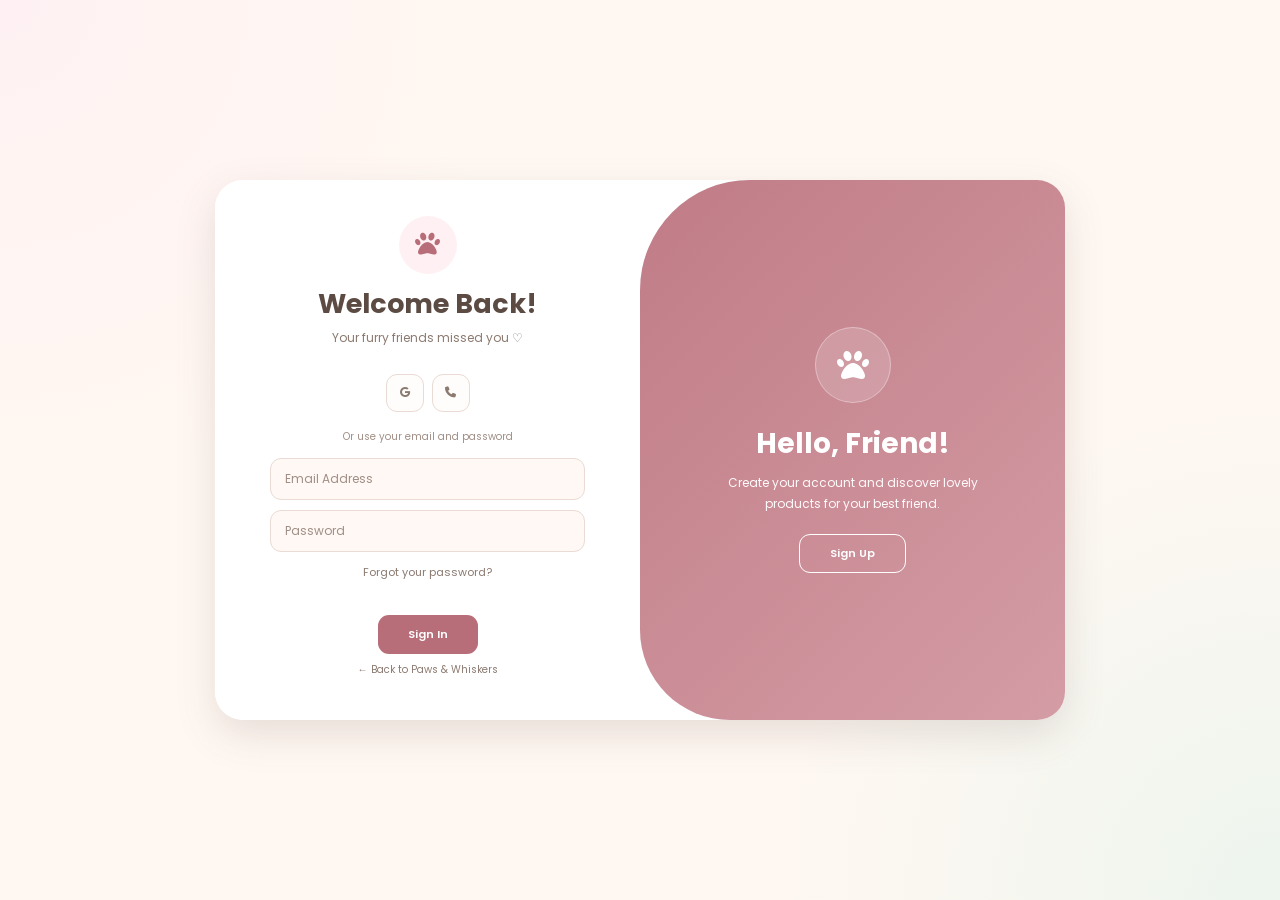
==== login.html @ 922c5e16 "Add files via upload" ====
<!DOCTYPE html>
<html lang="en">

<head>
    <meta charset="UTF-8">
    <meta name="viewport" content="width=device-width, initial-scale=1.0">

    <link rel="stylesheet" href="https://cdnjs.cloudflare.com/ajax/libs/font-awesome/6.4.2/css/all.min.css">

    <link href="https://fonts.googleapis.com/css2?family=Poppins:wght@300;400;500;600;700&display=swap" rel="stylesheet">

    <link rel="stylesheet" href="CSS/login.css">

    <title>Login | Paws & Whiskers</title>
    
</head>


<body>

    <div class="container" id="container">

        <div class="form-container sign-up">

            <form id="signUpForm">

                <div class="form-logo">
                    <i class="fa-solid fa-paw"></i>
                </div>

                <h1>Create an Account</h1>

                <p class="form-subtitle">
                    Join the Paws & Whiskers family
                </p>

                <div class="social-icons">

                    <a href="#" class="icon">
                        <i class="fa-brands fa-google"></i>
                    </a>

                    <a href="#" class="icon">
                        <i class="fa-solid fa-phone"></i>
                    </a>

                </div>

                <span class="divider-text">
                    Or register with your email
                </span>

                <input id="input-fullname" type="text" placeholder="Full Name">

                <input id="input-email" type="email" placeholder="Email Address">

                <input id="input-password" type="password" placeholder="Password">

                <p id="signUpMessage" class="form-message"></p>

                <button type="submit">
                    Create Account
                </button>
                <a href="index.html" class="back-home">
                    ← Back to Paws & Whiskers
                </a>

            </form>

        </div>


        <div class="form-container sign-in">

            <form id="signInForm">

                <div class="form-logo">
                    <i class="fa-solid fa-paw"></i>
                </div>

                <h1>Welcome Back!</h1>

                <p class="form-subtitle">
                    Your furry friends missed you ♡
                </p>

                <div class="social-icons">

                    <a href="#" class="icon">
                        <i class="fa-brands fa-google"></i>
                    </a>

                    <a href="#" class="icon">
                        <i class="fa-solid fa-phone"></i>
                    </a>

                </div>

                <span class="divider-text">
                    Or use your email and password
                </span>

                <input id="login-email" type="email" placeholder="Email Address">

                <input id="login-password" type="password" placeholder="Password">

                <a href="#" id="forgotPassword">
                    Forgot your password?
                </a>

                <p id="loginMessage" class="form-message"></p>

                <button type="submit">
                    Sign In
                </button>

                <a href="index.html" class="back-home">
                    ← Back to Paws & Whiskers
                </a>

            </form>

        </div>


        <div class="toggle-container">

            <div class="toggle">

                <div class="toggle-panel toggle-left">

                    <div class="panel-logo">
                        <i class="fa-solid fa-paw"></i>
                    </div>

                    <h1>Welcome Back!</h1>

                    <p>
                        Sign in to continue shopping for
                        everything your furry friend needs.
                    </p>

                    <button type="button" id="login">
                        Sign In
                    </button>

                </div>


                <div class="toggle-panel toggle-right">

                    <div class="panel-logo">
                        <i class="fa-solid fa-paw"></i>
                    </div>

                    <h1>Hello, Friend!</h1>

                    <p>
                        Create your account and discover
                        lovely products for your best friend.
                    </p>

                    <button type="button" id="register">
                        Sign Up
                    </button>

                </div>

            </div>

        </div>

    </div>

    <script src="JS/main.js"></script>
    <script src="JS/login.js"></script>

</body>

</html>
---- CSS/login.css ----
* {
    margin: 0;
    padding: 0;
    box-sizing: border-box;
}

body {
    font-family: "Poppins", sans-serif;
    min-height: 100vh;
    display: flex;
    align-items: center;
    justify-content: center;
    padding: 25px 15px;
    background:
        radial-gradient(circle at top left, #fff1f3 0%, transparent 32%),
        radial-gradient(circle at bottom right, #edf5ee 0%, transparent 32%),
        #fff8f2;
    color: #5c4b43;
}

.container {
    position: relative;
    width: 850px;
    max-width: 100%;
    min-height: 540px;
    background-color: #ffffff;
    border-radius: 28px;
    overflow: hidden;
    box-shadow: 0 15px 40px rgba(92, 75, 67, 0.15);
}

.form-container {
    position: absolute;
    top: 0;
    height: 100%;
    width: 50%;
    transition: transform 0.6s ease-in-out, opacity 0.6s ease-in-out;
}

.form-container form {
    height: 100%;
    width: 100%;
    display: flex;
    align-items: center;
    justify-content: center;
    flex-direction: column;
    padding: 25px 55px;
    background-color: #ffffff;
}

.sign-in {
    left: 0;
    opacity: 1;
    z-index: 2;
    transform: translateX(0);
}

.sign-up {
    left: 0;
    opacity: 0;
    z-index: 1;
    transform: translateX(0);
}

.container.active .sign-in {
    transform: translateX(100%);
    opacity: 0;
}

.container.active .sign-up {
    transform: translateX(100%);
    opacity: 1;
    z-index: 5;
}

.form-logo {
    width: 58px;
    height: 58px;
    border-radius: 50%;
    background-color: #fff1f3;
    color: #b76e79;
    display: flex;
    align-items: center;
    justify-content: center;
    font-size: 25px;
    margin-bottom: 10px;
}

.form-container h1 {
    color: #5c4b43;
    font-size: 27px;
    margin-bottom: 5px;
    text-align: center;
}

.form-subtitle {
    color: #8b7a70;
    font-size: 12px;
    text-align: center;
    margin-bottom: 10px;
}

.social-icons {
    display: flex;
    gap: 8px;
    margin: 10px 0;
}

.social-icons a {
    width: 38px;
    height: 38px;
    border: 1px solid #eadbd4;
    border-radius: 11px;
    display: flex;
    align-items: center;
    justify-content: center;
    text-decoration: none;
    color: #7a6960;
    background-color: #fffdfb;
    transition: 0.3s ease;
}

.social-icons a:hover {
    background-color: #fff1f3;
    color: #b76e79;
    transform: translateY(-2px);
}

.divider-text {
    color: #a08f86;
    font-size: 10px;
    margin-bottom: 8px;
    text-align: center;
}

.form-container input {
    width: 100%;
    height: 42px;
    border: 1px solid #eadbd4;
    border-radius: 11px;
    background-color: #fff8f4;
    padding: 0 14px;
    margin: 5px 0;
    outline: none;
    color: #5c4b43;
    font-family: "Poppins", sans-serif;
    font-size: 12px;
    transition: 0.3s ease;
}

.form-container input:focus {
    background-color: #ffffff;
    border-color: #d5a0aa;
    box-shadow: 0 0 0 3px rgba(183, 110, 121, 0.08);
}

.form-container input::placeholder {
    color: #a08f86;
}

.form-container a {
    color: #8b7a70;
    font-size: 11px;
    text-decoration: none;
    margin: 7px 0;
}

.form-container a:hover {
    color: #b76e79;
}

.form-container button {
    background-color: #b76e79;
    color: #ffffff;
    border: none;
    border-radius: 11px;
    padding: 11px 30px;
    margin-top: 5px;
    font-family: "Poppins", sans-serif;
    font-size: 11px;
    font-weight: 600;
    cursor: pointer;
    transition: 0.3s ease;
}

.form-container button:hover {
    background-color: #a85f6a;
    transform: translateY(-2px);
    box-shadow: 0 5px 14px rgba(183, 110, 121, 0.22);
}

.form-message {
    min-height: 16px;
    margin: 3px 0;
    text-align: center;
    font-size: 10px;
}

.form-message.success {
    color: #6d8b74;
}

.form-message.error {
    color: #b76e79;
}

.back-home {
    margin-top: 8px !important;
    font-size: 10px !important;
}

.toggle-container {
    position: absolute;
    top: 0;
    left: 50%;
    width: 50%;
    height: 100%;
    overflow: hidden;
    transition: transform 0.6s ease-in-out;
    border-radius: 110px 0 0 90px;
    z-index: 1000;
}

.container.active .toggle-container {
    transform: translateX(-100%);
    border-radius: 0 110px 90px 0;
}

.toggle {
    position: relative;
    left: -100%;
    width: 200%;
    height: 100%;
    color: #ffffff;
    background: linear-gradient(135deg, #b76e79, #d49ca5);
    transform: translateX(0);
    transition: transform 0.6s ease-in-out;
}

.container.active .toggle {
    transform: translateX(50%);
}

.toggle-panel {
    position: absolute;
    top: 0;
    width: 50%;
    height: 100%;
    padding: 0 45px;
    display: flex;
    align-items: center;
    justify-content: center;
    flex-direction: column;
    text-align: center;
}

.toggle-left {
    left: 0;
    transform: translateX(-200%);
    transition: transform 0.6s ease-in-out;
}

.container.active .toggle-left {
    transform: translateX(0);
}

.toggle-right {
    right: 0;
    transform: translateX(0);
    transition: transform 0.6s ease-in-out;
}

.container.active .toggle-right {
    transform: translateX(200%);
}

.panel-logo {
    width: 76px;
    height: 76px;
    border-radius: 50%;
    display: flex;
    align-items: center;
    justify-content: center;
    font-size: 32px;
    margin-bottom: 20px;
    color: #ffffff;
    background-color: rgba(255, 255, 255, 0.16);
    border: 1px solid rgba(255, 255, 255, 0.35);
}

.toggle-panel h1 {
    color: #ffffff;
    font-size: 28px;
    margin-bottom: 8px;
}

.toggle-panel p {
    color: #fffafa;
    font-size: 12px;
    line-height: 1.7;
    max-width: 280px;
    margin-bottom: 20px;
}

.toggle-panel button {
    background-color: transparent;
    color: #ffffff;
    border: 1px solid #ffffff;
    border-radius: 11px;
    padding: 10px 30px;
    font-family: "Poppins", sans-serif;
    font-size: 11px;
    font-weight: 600;
    cursor: pointer;
    transition: 0.3s ease;
}

.toggle-panel button:hover {
    background-color: #ffffff;
    color: #b76e79;
}

@media (max-width: 750px) {

    .container {
        min-height: 620px;
    }

    .toggle-container {
        display: none;
    }

    .form-container {
        width: 100%;
    }

    .sign-in {
        transform: translateX(0);
        opacity: 1;
    }

    .sign-up {
        transform: translateX(100%);
        opacity: 0;
    }

    .container.active .sign-in {
        transform: translateX(-100%);
        opacity: 0;
    }

    .container.active .sign-up {
        transform: translateX(0);
        opacity: 1;
    }
}

@media (max-width: 450px) {

    body {
        padding: 15px;
    }

    .container {
        min-height: 600px;
        border-radius: 20px;
    }

    .form-container form {
        padding: 20px 25px;
    }

    .form-container h1 {
        font-size: 24px;
    }
}
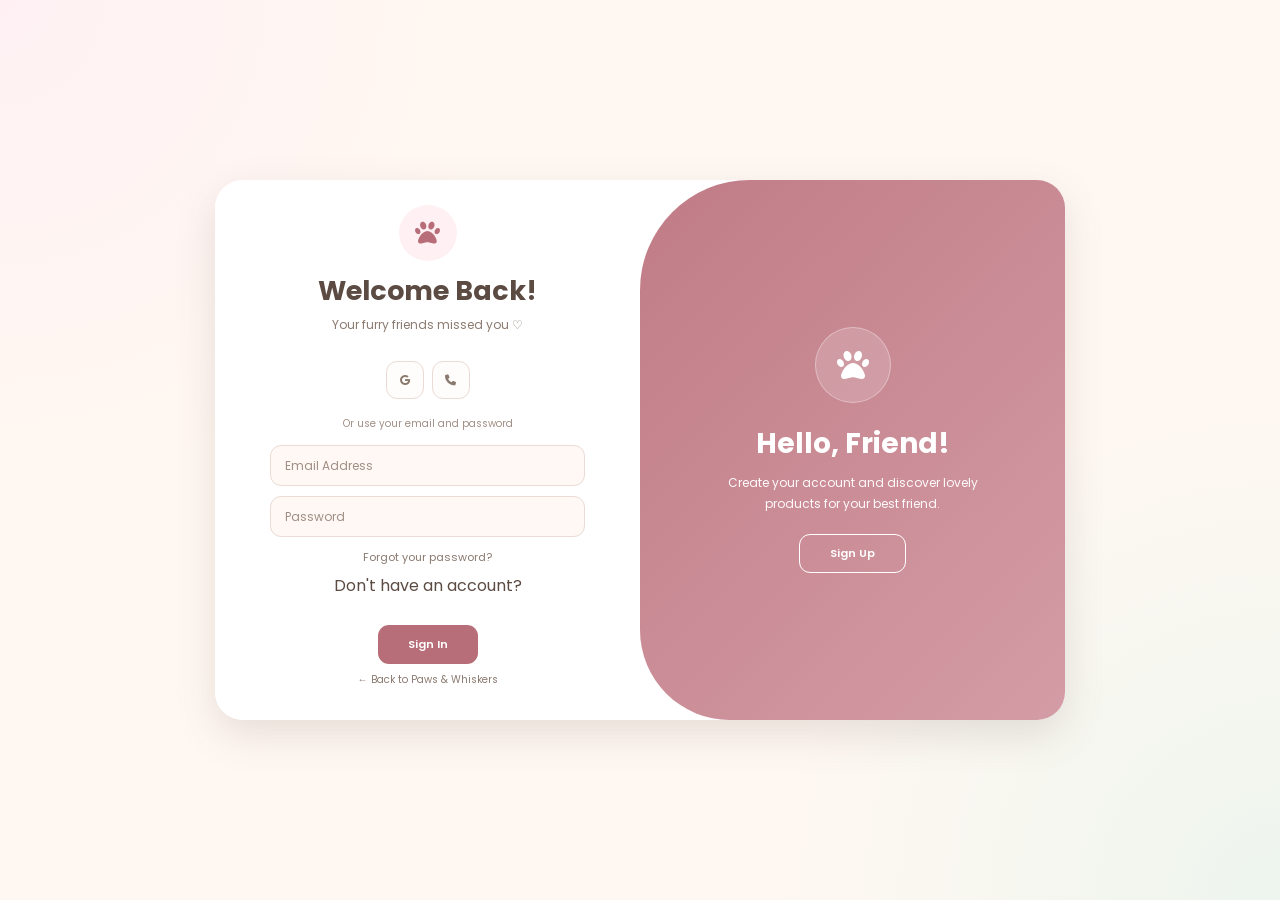
==== commit 0bf4d748: "Refactor login.html for better structure Updated the login.html file to improve structure and semant" ====
--- a/login.html
+++ b/login.html
@@ -58,9 +58,17 @@
 
                 <p id="signUpMessage" class="form-message"></p>
 
+                <p class="mobile-toggle-wrapper">
+                    Already have an account? 
+                    <a href="#" class="mobile-toggle-link" id="switchToSignIn">
+                        <strong>Sign In</strong>
+                    </a>
+                </p>
+
                 <button type="submit">
                     Create Account
                 </button>
+
                 <a href="index.html" class="back-home">
                     ← Back to Paws & Whiskers
                 </a>
@@ -107,6 +115,13 @@
                 <a href="#" id="forgotPassword">
                     Forgot your password?
                 </a>
+
+                <p class="mobile-toggle-wrapper">
+                    Don't have an account? 
+                    <a href="#" class="mobile-toggle-link" id="switchToSignUp">
+                        <strong>Sign Up</strong>
+                    </a>
+                </p>
 
                 <p id="loginMessage" class="form-message"></p>
 
@@ -177,4 +192,4 @@
 
 </body>
 
-</html>+</html>
--- a/CSS/login.css
+++ b/CSS/login.css
@@ -320,6 +320,29 @@
     color: #b76e79;
 }
 
+.mobile-toggle-link {
+    display: none;
+    margin-top: 8px;
+    color: #8b7a70;
+    font-size: 11px;
+    text-decoration: none;
+}
+
+.mobile-toggle-link strong {
+    color: #b76e79;
+    font-weight: 600;
+}
+
+.mobile-toggle-link:hover strong {
+    text-decoration: underline;
+}
+
+@media (max-width: 750px) {
+    .mobile-toggle-link {
+        display: block;
+    }
+}
+
 @media (max-width: 750px) {
 
     .container {
